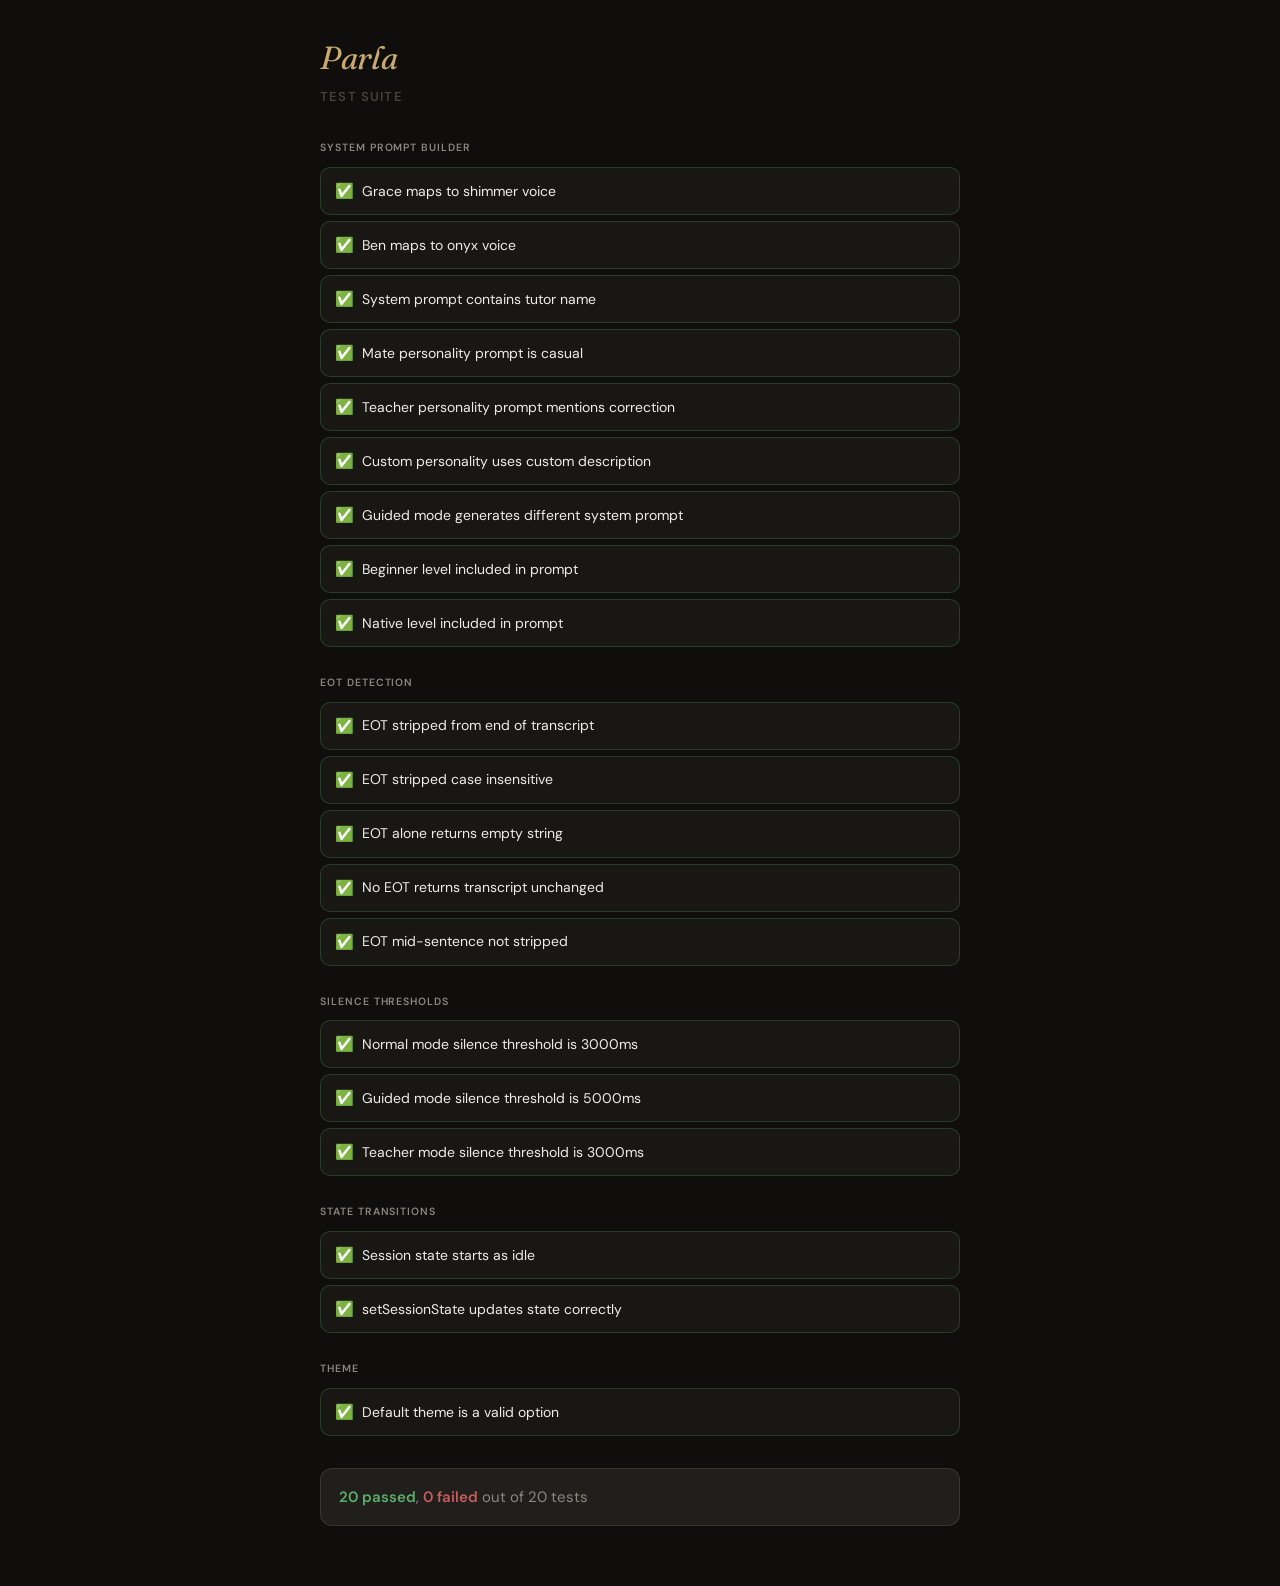
==== tests.html @ 351ecd9c "Add test suite and refactor app.js for testability app.js changes: - buildSystemPrompt() now accepts" ====
<!DOCTYPE html>
<html lang="en">
<head>
  <meta charset="UTF-8">
  <meta name="viewport" content="width=device-width, initial-scale=1.0">
  <title>Parla — Test Suite</title>
  <style>
    :root {
      --bg:           #0f0e0c;
      --bg-card:      #181714;
      --bg-elevated:  #211f1c;
      --accent:       #c8a96e;
      --text-primary: #f0ede8;
      --text-secondary:#8a8680;
      --text-muted:   #46413b;
      --border:       rgba(255,255,255,0.06);
      --border-strong:rgba(255,255,255,0.10);
      --pass:         #5aad6a;
      --fail:         #c45c5c;
      --fail-dim:     rgba(196,92,92,0.10);
    }

    *, *::before, *::after { box-sizing: border-box; margin: 0; padding: 0; }

    body {
      background: var(--bg);
      color: var(--text-primary);
      font-family: 'DM Sans', system-ui, sans-serif;
      font-size: 15px;
      line-height: 1.6;
      padding: 32px 20px 60px;
      max-width: 680px;
      margin: 0 auto;
    }

    h1 {
      font-family: 'Fraunces', Georgia, serif;
      font-size: 32px;
      font-weight: 400;
      font-style: italic;
      color: var(--accent);
      letter-spacing: -0.3px;
      margin-bottom: 4px;
    }

    .subtitle {
      font-size: 13px;
      color: var(--text-muted);
      text-transform: uppercase;
      letter-spacing: 0.09em;
      font-weight: 600;
      margin-bottom: 32px;
    }

    .section-label {
      font-size: 10.5px;
      font-weight: 600;
      letter-spacing: 0.09em;
      text-transform: uppercase;
      color: var(--text-secondary);
      margin: 28px 0 10px;
    }

    .test-list {
      display: flex;
      flex-direction: column;
      gap: 6px;
    }

    .test-item {
      background: var(--bg-card);
      border: 1px solid var(--border-strong);
      border-radius: 10px;
      padding: 11px 14px;
    }

    .test-item.pass { border-color: rgba(90,173,106,0.25); }
    .test-item.fail { border-color: var(--fail); background: var(--fail-dim); }

    .test-name {
      font-size: 14px;
      color: var(--text-primary);
      display: flex;
      align-items: center;
      gap: 8px;
    }

    .test-icon { font-size: 15px; flex-shrink: 0; }

    .test-error {
      margin-top: 6px;
      font-size: 12px;
      color: var(--fail);
      font-family: 'Courier New', monospace;
      padding: 6px 10px;
      background: rgba(196,92,92,0.07);
      border-radius: 6px;
      word-break: break-word;
    }

    .summary {
      margin-top: 32px;
      padding: 16px 18px;
      background: var(--bg-elevated);
      border: 1px solid var(--border-strong);
      border-radius: 12px;
      font-size: 15px;
      color: var(--text-secondary);
    }

    .summary .pass-count { color: var(--pass); font-weight: 600; }
    .summary .fail-count { color: var(--fail); font-weight: 600; }
  </style>
  <link rel="preconnect" href="https://fonts.googleapis.com">
  <link rel="preconnect" href="https://fonts.gstatic.com" crossorigin>
  <link href="https://fonts.googleapis.com/css2?family=Fraunces:ital,opsz,wght@1,9..144,400&family=DM+Sans:opsz,wght@9..40,400;9..40,500;9..40,600&display=swap" rel="stylesheet">
</head>
<body>

<h1>Parla</h1>
<p class="subtitle">Test Suite</p>
<div id="output"></div>
<div class="summary" id="summary"></div>

<script>
  // Signal app.js to skip DOM-dependent init
  window.__PARLA_TEST__ = true;
</script>
<script src="app.js"></script>
<script>
  /* ================================ */
  /* TEST HARNESS                     */
  /* ================================ */
  let passed = 0;
  let failed = 0;
  let currentSection = null;
  let currentList = null;
  const output = document.getElementById('output');

  function section(label) {
    const el = document.createElement('p');
    el.className = 'section-label';
    el.textContent = label;
    output.appendChild(el);
    currentList = document.createElement('div');
    currentList.className = 'test-list';
    output.appendChild(currentList);
  }

  function log(icon, name, errorMsg) {
    const item = document.createElement('div');
    item.className = 'test-item ' + (icon === '✅' ? 'pass' : 'fail');

    const nameEl = document.createElement('div');
    nameEl.className = 'test-name';
    nameEl.innerHTML = `<span class="test-icon">${icon}</span>${name}`;
    item.appendChild(nameEl);

    if (errorMsg) {
      const err = document.createElement('div');
      err.className = 'test-error';
      err.textContent = errorMsg;
      item.appendChild(err);
    }

    (currentList || output).appendChild(item);
  }

  function test(name, fn) {
    try {
      fn();
      passed++;
      log('✅', name);
    } catch(e) {
      failed++;
      log('❌', name, e.message);
    }
  }

  function assert(condition, message) {
    if (!condition) throw new Error(message || 'Assertion failed');
  }

  function assertEqual(a, b) {
    if (a !== b) throw new Error(`Expected "${b}" but got "${a}"`);
  }

  function skip(name, reason) {
    // TODO: not yet implemented
    log('⏭', name + (reason ? ' — ' + reason : ''));
  }

  /* ================================ */
  /* SYSTEM PROMPT BUILDER TESTS      */
  /* ================================ */
  section('System prompt builder');

  test('Grace maps to shimmer voice', () => {
    if (typeof getVoiceForTutor !== 'function') throw new Error('getVoiceForTutor not defined');
    assertEqual(getVoiceForTutor('Grace Fullspeak'), 'shimmer');
  });

  test('Ben maps to onyx voice', () => {
    if (typeof getVoiceForTutor !== 'function') throw new Error('getVoiceForTutor not defined');
    assertEqual(getVoiceForTutor('Ben Dover'), 'onyx');
  });

  test('System prompt contains tutor name', () => {
    if (typeof buildSystemPrompt !== 'function') throw new Error('buildSystemPrompt not defined');
    const prompt = buildSystemPrompt('Grace Fullspeak', 'mate', 'intermediate', '');
    assert(prompt.includes('Grace Fullspeak'), 'Tutor name missing from prompt');
  });

  test('Mate personality prompt is casual', () => {
    if (typeof buildSystemPrompt !== 'function') throw new Error('buildSystemPrompt not defined');
    const prompt = buildSystemPrompt('Grace Fullspeak', 'mate', 'intermediate', '');
    assert(
      prompt.toLowerCase().includes('friend') || prompt.toLowerCase().includes('casual'),
      'Mate prompt should mention casual/friend'
    );
  });

  test('Teacher personality prompt mentions correction', () => {
    if (typeof buildSystemPrompt !== 'function') throw new Error('buildSystemPrompt not defined');
    const prompt = buildSystemPrompt('Grace Fullspeak', 'teacher', 'intermediate', '');
    assert(prompt.toLowerCase().includes('correct'), 'Teacher prompt should mention correction');
  });

  test('Custom personality uses custom description', () => {
    if (typeof buildSystemPrompt !== 'function') throw new Error('buildSystemPrompt not defined');
    const prompt = buildSystemPrompt('Ben Dover', 'custom', 'intermediate', 'you are a pirate');
    assert(prompt.includes('you are a pirate'), 'Custom description missing from prompt');
  });

  test('Guided mode generates different system prompt', () => {
    if (typeof buildSystemPrompt !== 'function') throw new Error('buildSystemPrompt not defined');
    const guided = buildSystemPrompt('Grace Fullspeak', 'guided', 'beginner', '');
    const mate   = buildSystemPrompt('Grace Fullspeak', 'mate',   'beginner', '');
    assert(guided !== mate, 'Guided prompt should differ from mate prompt');
    assert(guided.toLowerCase().includes('polish'), 'Guided prompt should mention Polish');
  });

  test('Beginner level included in prompt', () => {
    if (typeof buildSystemPrompt !== 'function') throw new Error('buildSystemPrompt not defined');
    const prompt = buildSystemPrompt('Grace Fullspeak', 'mate', 'beginner', '');
    assert(
      prompt.toLowerCase().includes('beginner') || prompt.includes('A1'),
      'Beginner level missing'
    );
  });

  test('Native level included in prompt', () => {
    if (typeof buildSystemPrompt !== 'function') throw new Error('buildSystemPrompt not defined');
    const prompt = buildSystemPrompt('Grace Fullspeak', 'mate', 'native', '');
    assert(
      prompt.toLowerCase().includes('native') || prompt.includes('C1'),
      'Native level missing'
    );
  });

  /* ================================ */
  /* EOT DETECTION TESTS              */
  /* ================================ */
  section('EOT detection');

  test('EOT stripped from end of transcript', () => {
    if (typeof stripEOT !== 'function') throw new Error('stripEOT not defined');
    assertEqual(stripEOT('I went to the shop EOT'), 'I went to the shop');
  });

  test('EOT stripped case insensitive', () => {
    if (typeof stripEOT !== 'function') throw new Error('stripEOT not defined');
    assertEqual(stripEOT('hello there eot'), 'hello there');
  });

  test('EOT alone returns empty string', () => {
    if (typeof stripEOT !== 'function') throw new Error('stripEOT not defined');
    assertEqual(stripEOT('EOT'), '');
  });

  test('No EOT returns transcript unchanged', () => {
    if (typeof stripEOT !== 'function') throw new Error('stripEOT not defined');
    assertEqual(stripEOT('I went to the shop'), 'I went to the shop');
  });

  test('EOT mid-sentence not stripped', () => {
    if (typeof stripEOT !== 'function') throw new Error('stripEOT not defined');
    const result = stripEOT('when the game was over I felt empty');
    assertEqual(result, 'when the game was over I felt empty');
  });

  /* ================================ */
  /* SILENCE THRESHOLD TESTS          */
  /* ================================ */
  section('Silence thresholds');

  test('Normal mode silence threshold is 3000ms', () => {
    if (typeof getSilenceThreshold !== 'function') throw new Error('getSilenceThreshold not defined');
    assertEqual(getSilenceThreshold('mate'), 3000);
  });

  test('Guided mode silence threshold is 5000ms', () => {
    if (typeof getSilenceThreshold !== 'function') throw new Error('getSilenceThreshold not defined');
    assertEqual(getSilenceThreshold('guided'), 5000);
  });

  test('Teacher mode silence threshold is 3000ms', () => {
    if (typeof getSilenceThreshold !== 'function') throw new Error('getSilenceThreshold not defined');
    assertEqual(getSilenceThreshold('teacher'), 3000);
  });

  /* ================================ */
  /* STATE TRANSITION TESTS           */
  /* ================================ */
  section('State transitions');

  test('Session state starts as idle', () => {
    if (typeof getSessionState !== 'function') throw new Error('getSessionState not defined');
    assertEqual(getSessionState(), 'idle');
  });

  test('setSessionState updates state correctly', () => {
    if (typeof setSessionState !== 'function') throw new Error('setSessionState not defined');
    if (typeof getSessionState !== 'function') throw new Error('getSessionState not defined');
    setSessionState('listening');
    assertEqual(getSessionState(), 'listening');
    setSessionState('idle');
    assertEqual(getSessionState(), 'idle');
  });

  /* ================================ */
  /* THEME TESTS                      */
  /* ================================ */
  section('Theme');

  test('Default theme is a valid option', () => {
    const theme = (localStorage.getItem('parla_theme') || 'A').toUpperCase();
    assert(['A','B','C','D','E'].includes(theme), `"${theme}" is not a valid theme`);
  });

  /* ================================ */
  /* SUMMARY                          */
  /* ================================ */
  const total = passed + failed;
  const summary = document.getElementById('summary');
  summary.innerHTML =
    `<span class="pass-count">${passed} passed</span>, ` +
    `<span class="fail-count">${failed} failed</span> ` +
    `out of ${total} tests`;
</script>
</body>
</html>
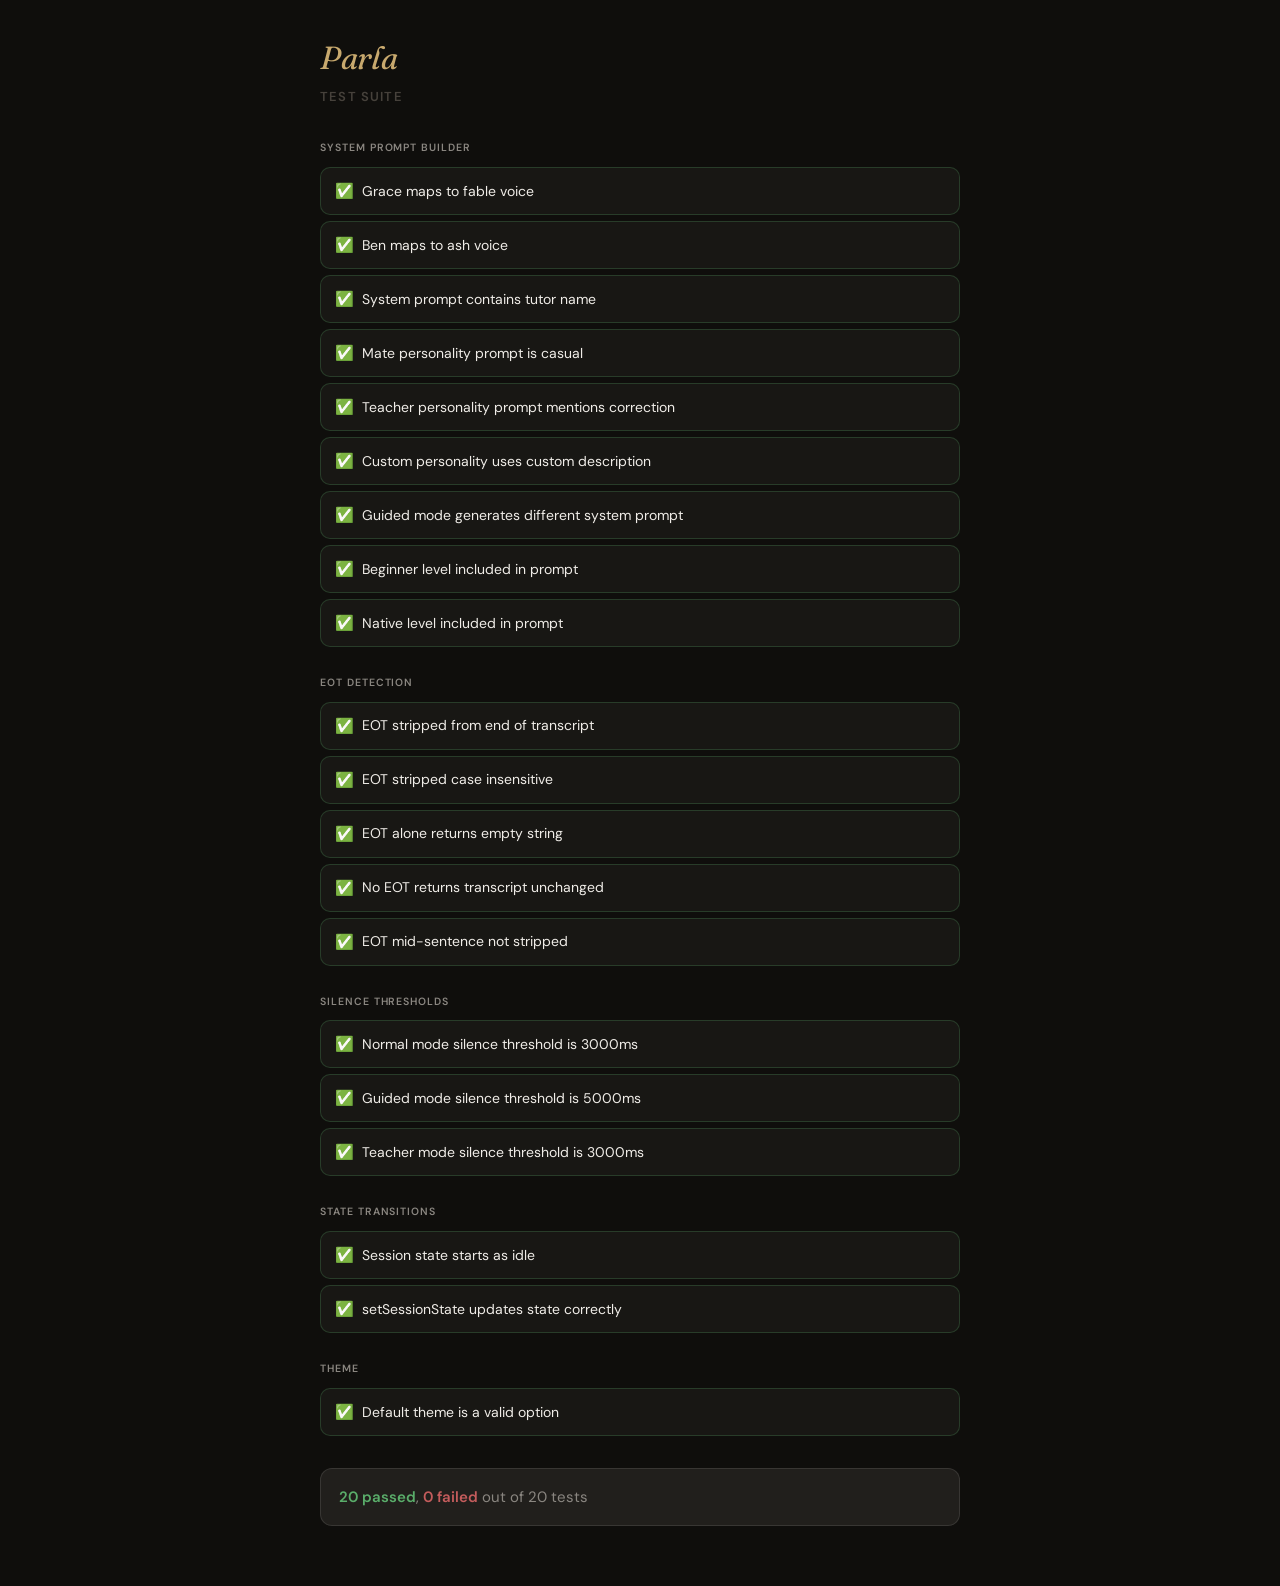
==== commit f912b090: "v1.4.0 — upgrade to tts-1-hd, update tutor voices - Switch TTS model from tts-1 to tts-1-hd - Grace " ====
--- a/tests.html
+++ b/tests.html
@@ -195,14 +195,14 @@
   /* ================================ */
   section('System prompt builder');
 
-  test('Grace maps to shimmer voice', () => {
+  test('Grace maps to fable voice', () => {
     if (typeof getVoiceForTutor !== 'function') throw new Error('getVoiceForTutor not defined');
-    assertEqual(getVoiceForTutor('Grace Fullspeak'), 'shimmer');
-  });
-
-  test('Ben maps to onyx voice', () => {
+    assertEqual(getVoiceForTutor('Grace Fullspeak'), 'fable');
+  });
+
+  test('Ben maps to ash voice', () => {
     if (typeof getVoiceForTutor !== 'function') throw new Error('getVoiceForTutor not defined');
-    assertEqual(getVoiceForTutor('Ben Dover'), 'onyx');
+    assertEqual(getVoiceForTutor('Ben Dover'), 'ash');
   });
 
   test('System prompt contains tutor name', () => {
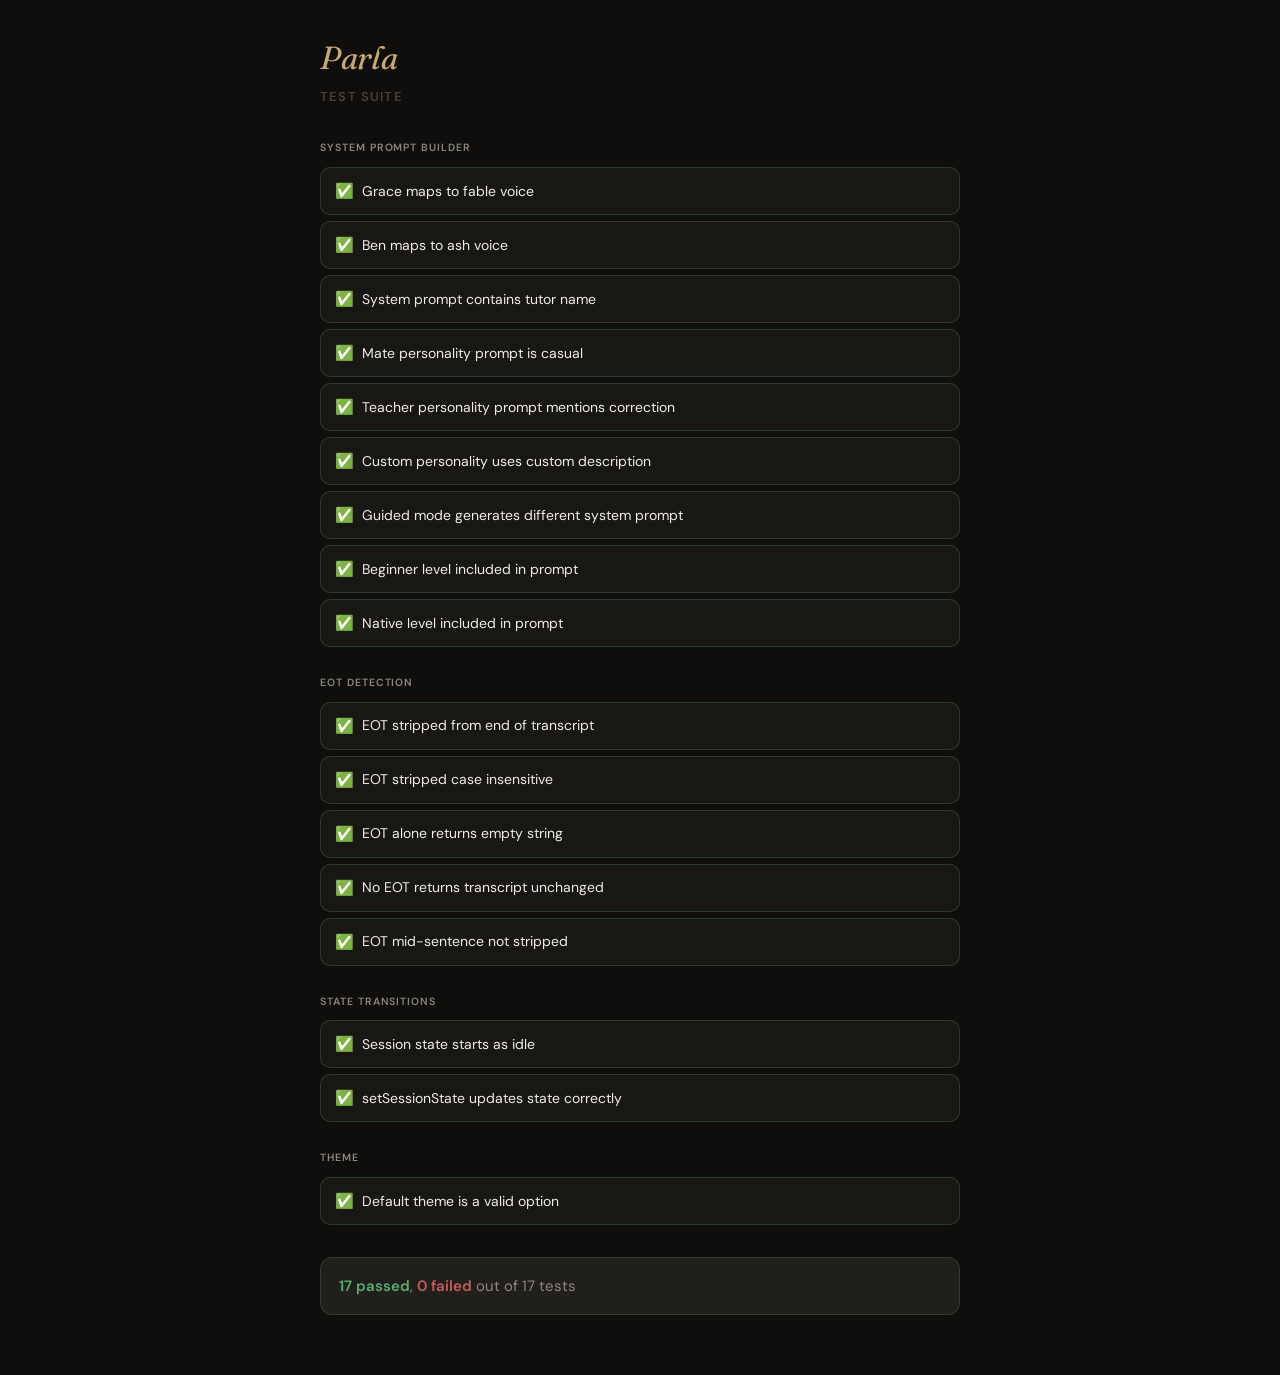
==== commit f042e977: "v1.6.0 — Claude-generated greeting, EOT-only turn detection, no thinking pause 1. SESSION_START gree" ====
--- a/tests.html
+++ b/tests.html
@@ -290,26 +290,6 @@
   });
 
   /* ================================ */
-  /* SILENCE THRESHOLD TESTS          */
-  /* ================================ */
-  section('Silence thresholds');
-
-  test('Normal mode silence threshold is 3000ms', () => {
-    if (typeof getSilenceThreshold !== 'function') throw new Error('getSilenceThreshold not defined');
-    assertEqual(getSilenceThreshold('mate'), 3000);
-  });
-
-  test('Guided mode silence threshold is 5000ms', () => {
-    if (typeof getSilenceThreshold !== 'function') throw new Error('getSilenceThreshold not defined');
-    assertEqual(getSilenceThreshold('guided'), 5000);
-  });
-
-  test('Teacher mode silence threshold is 3000ms', () => {
-    if (typeof getSilenceThreshold !== 'function') throw new Error('getSilenceThreshold not defined');
-    assertEqual(getSilenceThreshold('teacher'), 3000);
-  });
-
-  /* ================================ */
   /* STATE TRANSITION TESTS           */
   /* ================================ */
   section('State transitions');
